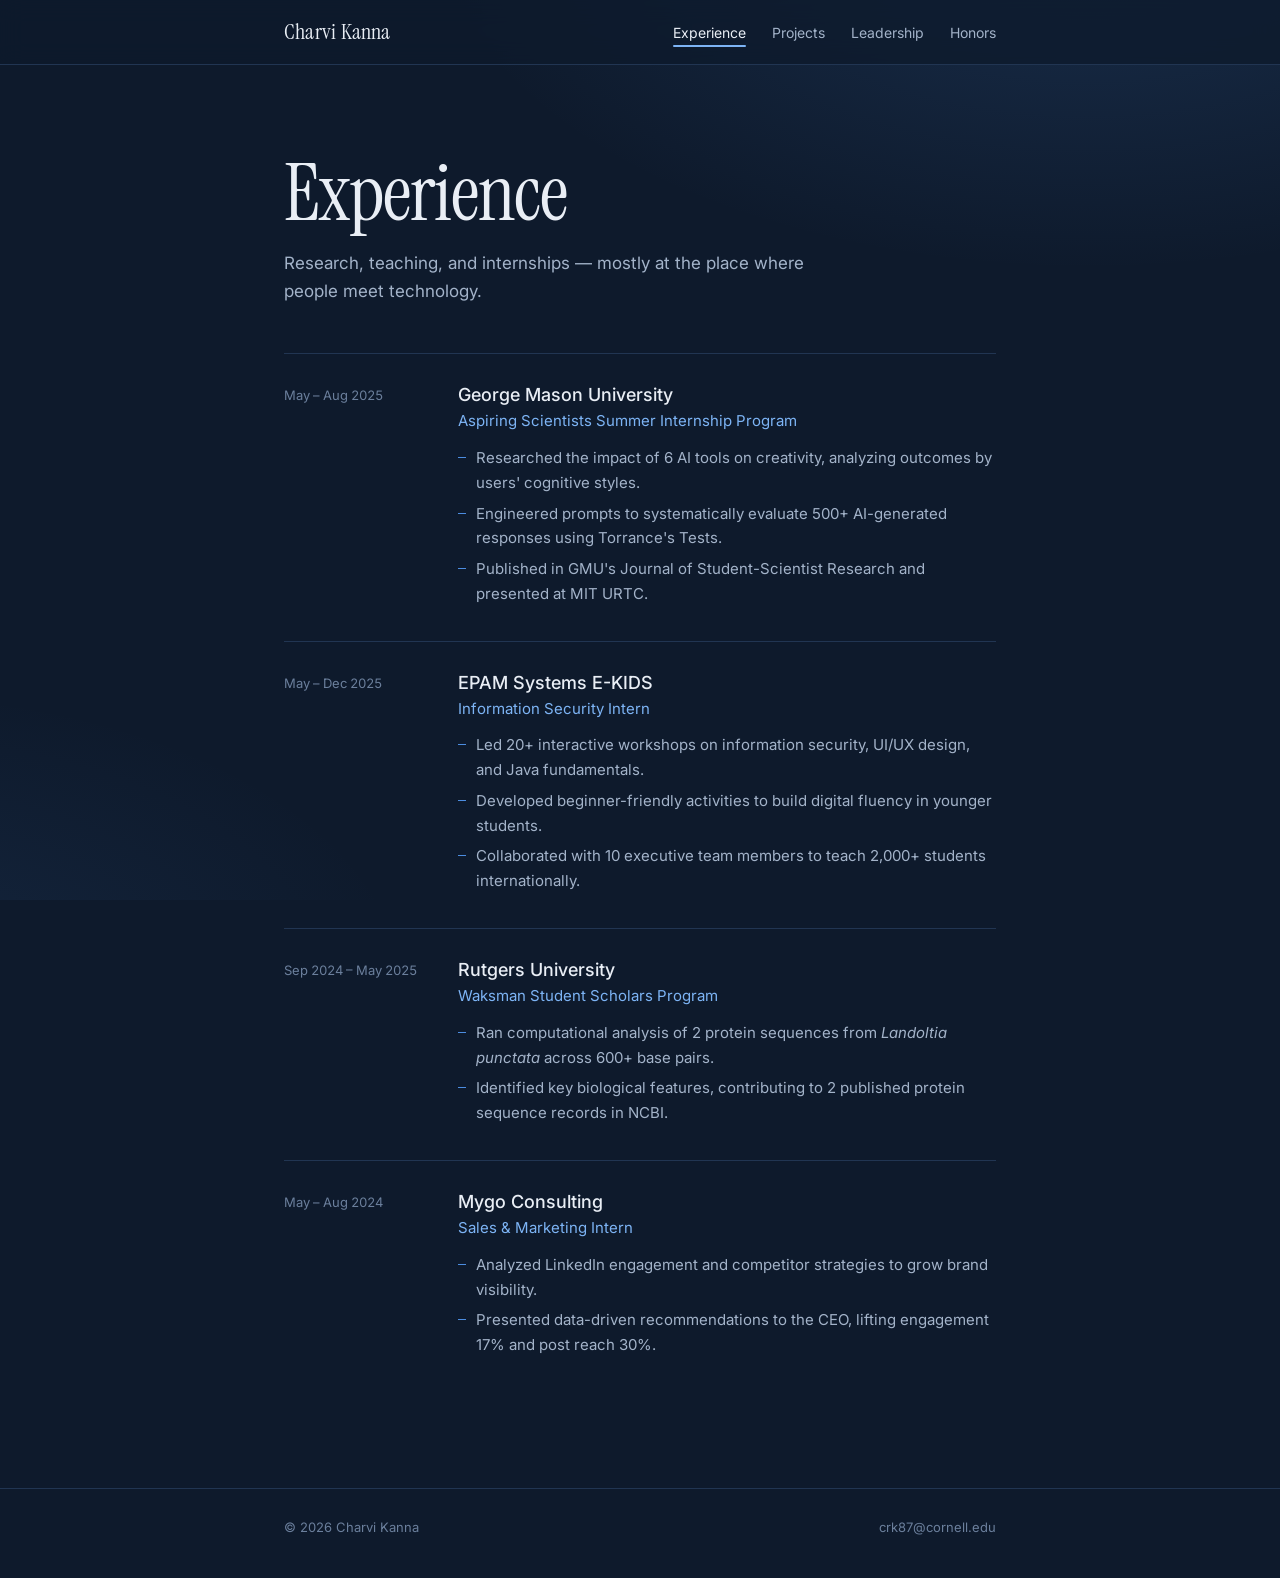
==== experience.html @ 467bf01b "Split site into multi-page layout with navy/blue theme Home page features name, short about, and con" ====
<!DOCTYPE html>
<html lang="en">
<head>
  <meta charset="UTF-8">
  <meta name="viewport" content="width=device-width, initial-scale=1">
  <title>Experience — Charvi Kanna</title>
  <meta name="description" content="Charvi Kanna's research, teaching, and internship experience.">
  <meta name="theme-color" content="#0E1A2C">
  <link rel="icon" href="data:image/svg+xml,%3Csvg xmlns='http://www.w3.org/2000/svg' viewBox='0 0 64 64'%3E%3Crect width='64' height='64' rx='14' fill='%230E1A2C'/%3E%3Ctext x='32' y='43' font-family='Georgia,serif' font-size='30' text-anchor='middle' fill='%237DB4F5'%3ECK%3C/text%3E%3C/svg%3E">
  <link rel="preconnect" href="https://fonts.googleapis.com">
  <link rel="preconnect" href="https://fonts.gstatic.com" crossorigin>
  <link href="https://fonts.googleapis.com/css2?family=Instrument+Serif:ital@0;1&family=Inter:wght@400;500;600&display=swap" rel="stylesheet">
  <link rel="stylesheet" href="styles.css">
</head>
<body>

  <nav>
    <div class="wrap">
      <a href="./" class="logo"><span class="full">Charvi Kanna</span><span class="short">CK</span></a>
      <ul class="nav-links">
        <li><a href="experience.html" aria-current="page">Experience</a></li>
        <li><a href="projects.html">Projects</a></li>
        <li><a href="leadership.html">Leadership</a></li>
        <li><a href="honors.html">Honors</a></li>
      </ul>
    </div>
  </nav>

  <main>
    <header class="page-head">
      <div class="wrap">
        <h1 class="reveal">Experience</h1>
        <p class="reveal">Research, teaching, and internships — mostly at the place where people meet technology.</p>
      </div>
    </header>

    <div class="page-body">
      <div class="wrap">
        <div class="entry reveal">
          <div class="date">May – Aug 2025</div>
          <div>
            <h3>George Mason University</h3>
            <p class="role">Aspiring Scientists Summer Internship Program</p>
            <ul>
              <li>Researched the impact of 6 AI tools on creativity, analyzing outcomes by users' cognitive styles.</li>
              <li>Engineered prompts to systematically evaluate 500+ AI-generated responses using Torrance's Tests.</li>
              <li>Published in GMU's Journal of Student-Scientist Research and presented at MIT URTC.</li>
            </ul>
          </div>
        </div>

        <div class="entry reveal">
          <div class="date">May – Dec 2025</div>
          <div>
            <h3>EPAM Systems E-KIDS</h3>
            <p class="role">Information Security Intern</p>
            <ul>
              <li>Led 20+ interactive workshops on information security, UI/UX design, and Java fundamentals.</li>
              <li>Developed beginner-friendly activities to build digital fluency in younger students.</li>
              <li>Collaborated with 10 executive team members to teach 2,000+ students internationally.</li>
            </ul>
          </div>
        </div>

        <div class="entry reveal">
          <div class="date">Sep 2024 – May 2025</div>
          <div>
            <h3>Rutgers University</h3>
            <p class="role">Waksman Student Scholars Program</p>
            <ul>
              <li>Ran computational analysis of 2 protein sequences from <em>Landoltia punctata</em> across 600+ base pairs.</li>
              <li>Identified key biological features, contributing to 2 published protein sequence records in NCBI.</li>
            </ul>
          </div>
        </div>

        <div class="entry reveal">
          <div class="date">May – Aug 2024</div>
          <div>
            <h3>Mygo Consulting</h3>
            <p class="role">Sales &amp; Marketing Intern</p>
            <ul>
              <li>Analyzed LinkedIn engagement and competitor strategies to grow brand visibility.</li>
              <li>Presented data-driven recommendations to the CEO, lifting engagement 17% and post reach 30%.</li>
            </ul>
          </div>
        </div>
      </div>
    </div>
  </main>

  <footer>
    <div class="wrap">
      <span>&copy; 2026 Charvi Kanna</span>
      <a href="mailto:crk87@cornell.edu">crk87@cornell.edu</a>
    </div>
  </footer>

  <script src="main.js"></script>
</body>
</html>
---- styles.css ----
:root {
  --bg: #0E1A2C;
  --bg-deep: #0A1424;
  --surface: #14243A;
  --surface-2: #1A2D48;
  --text: #E9EEF5;
  --muted: #A3B3C9;
  --faint: #6B7F9C;
  --line: #213552;
  --accent: #7DB4F5;
  --accent-strong: #4C8DE0;
  --accent-soft: rgba(125, 180, 245, 0.14);
  --serif: "Instrument Serif", Georgia, "Times New Roman", serif;
  --sans: "Inter", -apple-system, BlinkMacSystemFont, "Segoe UI", Roboto, sans-serif;
}

* { box-sizing: border-box; margin: 0; padding: 0; }

html { -webkit-text-size-adjust: 100%; }

body {
  min-height: 100vh;
  display: flex;
  flex-direction: column;
  background:
    radial-gradient(1100px 600px at 85% -10%, rgba(76, 141, 224, 0.18), transparent 60%),
    radial-gradient(900px 500px at -10% 110%, rgba(76, 141, 224, 0.10), transparent 60%),
    var(--bg);
  background-attachment: fixed;
  color: var(--text);
  font-family: var(--sans);
  font-size: 16px;
  line-height: 1.65;
  -webkit-font-smoothing: antialiased;
}

a { color: inherit; text-decoration: none; }

::selection { background: var(--accent); color: var(--bg-deep); }

.wrap {
  max-width: 760px;
  margin: 0 auto;
  padding: 0 24px;
}

main { flex: 1; }

/* Nav */
nav {
  position: sticky;
  top: 0;
  z-index: 10;
  background: rgba(14, 26, 44, 0.78);
  backdrop-filter: blur(12px);
  -webkit-backdrop-filter: blur(12px);
  border-bottom: 1px solid var(--line);
}
nav .wrap {
  display: flex;
  justify-content: space-between;
  align-items: center;
  height: 64px;
}
.logo {
  font-family: var(--serif);
  font-size: 22px;
  letter-spacing: 0.01em;
}
.nav-links { display: flex; gap: 26px; list-style: none; }
.nav-links a {
  font-size: 14px;
  color: var(--muted);
  transition: color .2s;
  position: relative;
}
.nav-links a:hover { color: var(--text); }
.nav-links a[aria-current="page"] { color: var(--text); }
.nav-links a[aria-current="page"]::after {
  content: "";
  position: absolute;
  left: 0; right: 0; bottom: -6px;
  height: 2px;
  border-radius: 2px;
  background: var(--accent);
}

/* Home */
.home { padding: 112px 0 96px; }
.eyebrow {
  font-size: 13px;
  text-transform: uppercase;
  letter-spacing: 0.14em;
  color: var(--accent);
  margin-bottom: 20px;
  display: flex;
  align-items: center;
  gap: 10px;
}
.dot {
  width: 7px; height: 7px; border-radius: 50%;
  background: var(--accent);
  box-shadow: 0 0 0 4px var(--accent-soft);
}
.name {
  font-family: var(--serif);
  font-weight: 400;
  font-size: clamp(64px, 14vw, 128px);
  line-height: 0.95;
  letter-spacing: -0.02em;
  margin-bottom: 32px;
}
.name em { color: var(--accent); }
.lede {
  font-size: 18px;
  color: var(--muted);
  max-width: 580px;
}
.lede strong { color: var(--text); font-weight: 500; }

.socials {
  display: flex;
  flex-wrap: wrap;
  gap: 12px;
  margin-top: 32px;
}
.pill {
  display: inline-flex;
  align-items: center;
  gap: 8px;
  font-size: 14px;
  padding: 9px 16px;
  border: 1px solid var(--line);
  border-radius: 999px;
  background: rgba(20, 36, 58, 0.6);
  color: var(--text);
  transition: border-color .2s, background .2s, color .2s;
}
.pill:hover { border-color: var(--accent-strong); background: var(--surface-2); }
.pill svg { width: 15px; height: 15px; fill: currentColor; }
.pill.primary { background: var(--accent-strong); border-color: var(--accent-strong); color: #fff; }
.pill.primary:hover { background: var(--accent); border-color: var(--accent); color: var(--bg-deep); }

.page-links {
  display: grid;
  grid-template-columns: repeat(2, 1fr);
  gap: 14px;
  margin-top: 72px;
}
.page-link {
  display: flex;
  justify-content: space-between;
  align-items: center;
  gap: 16px;
  padding: 22px 24px;
  background: var(--surface);
  border: 1px solid var(--line);
  border-radius: 14px;
  transition: border-color .2s, transform .2s, background .2s;
}
.page-link:hover { border-color: var(--accent-strong); background: var(--surface-2); transform: translateY(-2px); }
.page-link .label { font-family: var(--serif); font-size: 28px; line-height: 1.1; }
.page-link .sub { display: block; font-size: 13px; color: var(--faint); margin-top: 4px; }
.page-link .arrow {
  flex-shrink: 0;
  width: 36px; height: 36px;
  border-radius: 50%;
  display: grid;
  place-items: center;
  background: var(--accent-soft);
  color: var(--accent);
  transition: transform .2s;
}
.page-link:hover .arrow { transform: translateX(3px); }

/* Inner pages */
.page-head { padding: 88px 0 48px; }
.page-head h1 {
  font-family: var(--serif);
  font-weight: 400;
  font-size: clamp(48px, 10vw, 80px);
  line-height: 1;
  letter-spacing: -0.015em;
}
.page-head p { color: var(--muted); font-size: 17px; margin-top: 16px; max-width: 540px; }
.page-body { padding-bottom: 96px; }

/* Entries (experience / leadership) */
.entry {
  display: grid;
  grid-template-columns: 150px 1fr;
  gap: 24px;
  padding: 28px 0;
  border-top: 1px solid var(--line);
}
.date {
  font-size: 13px;
  color: var(--faint);
  padding-top: 3px;
  font-variant-numeric: tabular-nums;
}
.entry h3 { font-size: 18px; font-weight: 500; line-height: 1.4; }
.role { color: var(--accent); font-size: 15px; margin-top: 2px; }
.entry ul { list-style: none; margin-top: 12px; }
.entry li {
  position: relative;
  padding-left: 18px;
  color: var(--muted);
  font-size: 15px;
  margin-bottom: 6px;
}
.entry li::before {
  content: "";
  position: absolute;
  left: 0; top: 11px;
  width: 8px; height: 1px;
  background: var(--accent-strong);
}

/* Project cards */
.projects { display: grid; gap: 18px; }
.card {
  background: var(--surface);
  border: 1px solid var(--line);
  border-radius: 16px;
  padding: 28px;
  transition: border-color .2s, transform .2s;
}
.card:hover { border-color: var(--accent-strong); transform: translateY(-2px); }
.card .date { padding: 0; margin-bottom: 10px; }
.card h3 { font-family: var(--serif); font-weight: 400; font-size: 34px; line-height: 1.1; margin-bottom: 12px; }
.card p { color: var(--muted); font-size: 15px; }
.card .badge {
  display: inline-block;
  font-size: 12px;
  color: var(--accent);
  background: var(--accent-soft);
  padding: 3px 10px;
  border-radius: 999px;
  margin-bottom: 14px;
}
.skills { margin-top: 22px; padding-top: 18px; border-top: 1px solid var(--line); }
.skills-label {
  font-size: 12px;
  text-transform: uppercase;
  letter-spacing: 0.12em;
  color: var(--faint);
  margin-bottom: 10px;
}
.tags { display: flex; flex-wrap: wrap; gap: 6px; }
.tag {
  font-size: 12px;
  color: var(--text);
  background: var(--bg-deep);
  border: 1px solid var(--line);
  padding: 4px 11px;
  border-radius: 999px;
}

/* Honors */
.awards { list-style: none; }
.awards li {
  display: flex;
  justify-content: space-between;
  gap: 20px;
  padding: 18px 0;
  border-top: 1px solid var(--line);
  font-size: 16px;
}
.awards .what { display: flex; flex-direction: column; }
.awards .what small { color: var(--muted); font-size: 14px; }
.awards .year { color: var(--accent); font-size: 13px; white-space: nowrap; padding-top: 3px; font-variant-numeric: tabular-nums; }

/* Footer */
footer {
  border-top: 1px solid var(--line);
  padding: 28px 0 40px;
  font-size: 13px;
  color: var(--faint);
}
footer .wrap { display: flex; justify-content: space-between; gap: 16px; flex-wrap: wrap; }
footer a:hover { color: var(--accent); }

/* Fade in */
.reveal { opacity: 0; transform: translateY(12px); transition: opacity .6s ease, transform .6s ease; }
.reveal.in { opacity: 1; transform: none; }
@media (prefers-reduced-motion: reduce) {
  .reveal { opacity: 1; transform: none; transition: none; }
}

/* Mobile */
@media (max-width: 640px) {
  .wrap { padding: 0 16px; }
  nav .wrap { height: 56px; }
  .logo { font-size: 20px; }
  .nav-links { gap: 14px; }
  .nav-links a { font-size: 13px; }
  .home { padding: 64px 0 64px; }
  .lede { font-size: 17px; }
  .page-links { grid-template-columns: 1fr; margin-top: 48px; }
  .page-head { padding: 56px 0 32px; }
  .entry { grid-template-columns: 1fr; gap: 6px; padding: 22px 0; }
  .entry .date { padding-top: 0; }
  .card { padding: 22px; }
  .card h3 { font-size: 28px; }
  .awards li { flex-direction: column; gap: 4px; }
}

@media (max-width: 420px) {
  .logo .full { display: none; }
}
@media (min-width: 421px) {
  .logo .short { display: none; }
}
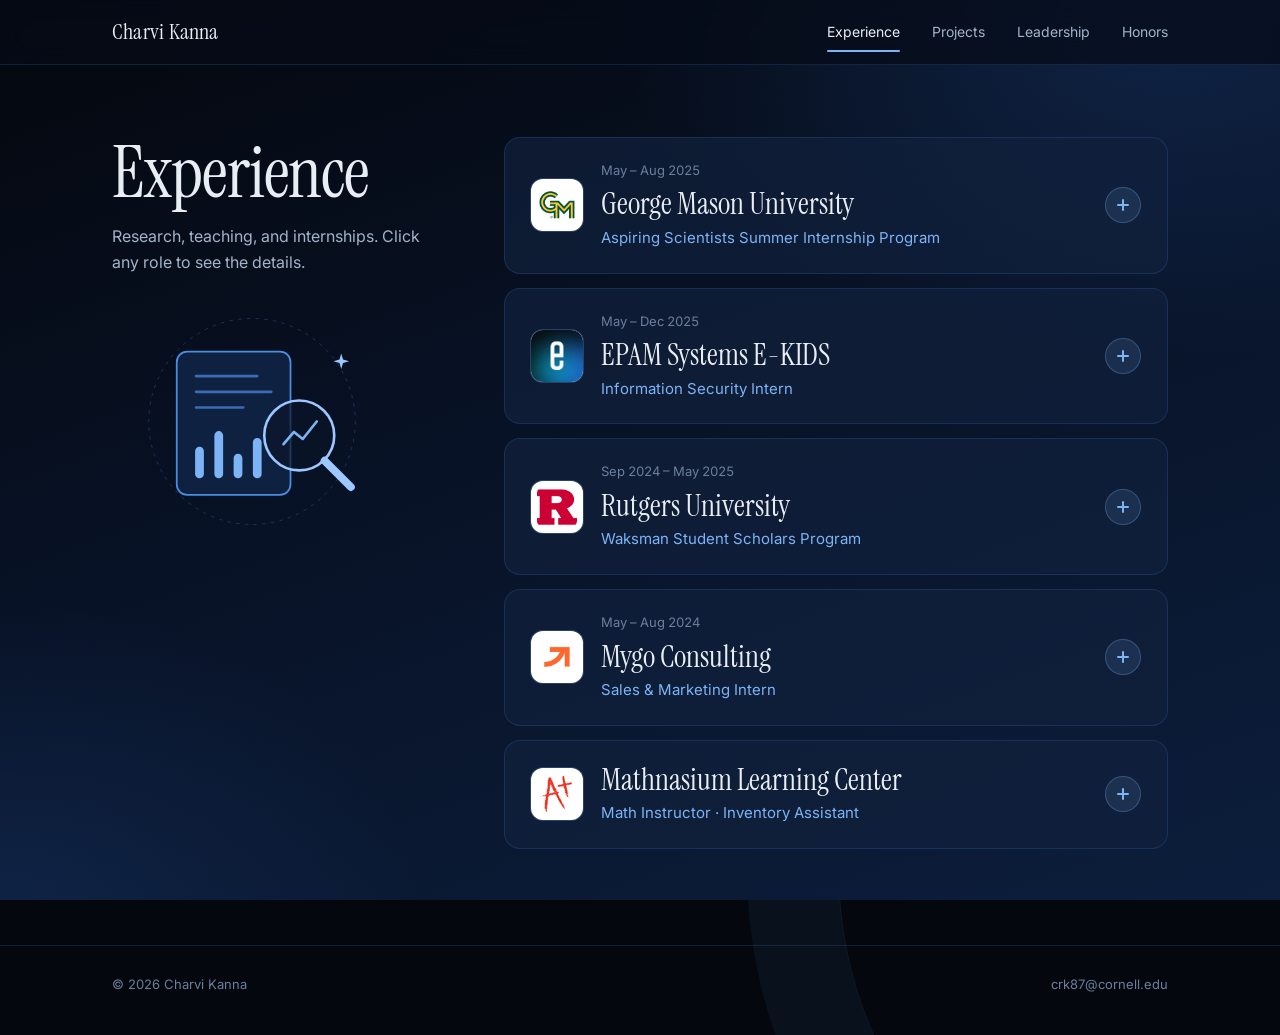
==== commit 3dfb0b45: "Redesign with navy theme, illustrations, expandable cards, and logos - Black/navy gradient backgroun" ====
--- a/experience.html
+++ b/experience.html
@@ -5,7 +5,7 @@
   <meta name="viewport" content="width=device-width, initial-scale=1">
   <title>Experience — Charvi Kanna</title>
   <meta name="description" content="Charvi Kanna's research, teaching, and internship experience.">
-  <meta name="theme-color" content="#0E1A2C">
+  <meta name="theme-color" content="#04070D">
   <link rel="icon" href="data:image/svg+xml,%3Csvg xmlns='http://www.w3.org/2000/svg' viewBox='0 0 64 64'%3E%3Crect width='64' height='64' rx='14' fill='%230E1A2C'/%3E%3Ctext x='32' y='43' font-family='Georgia,serif' font-size='30' text-anchor='middle' fill='%237DB4F5'%3ECK%3C/text%3E%3C/svg%3E">
   <link rel="preconnect" href="https://fonts.googleapis.com">
   <link rel="preconnect" href="https://fonts.gstatic.com" crossorigin>
@@ -16,7 +16,7 @@
 
   <nav>
     <div class="wrap">
-      <a href="./" class="logo"><span class="full">Charvi Kanna</span><span class="short">CK</span></a>
+      <a href="index.html" class="logo"><span class="full">Charvi Kanna</span><span class="short">CK</span></a>
       <ul class="nav-links">
         <li><a href="experience.html" aria-current="page">Experience</a></li>
         <li><a href="projects.html">Projects</a></li>
@@ -27,63 +27,76 @@
   </nav>
 
   <main>
-    <header class="page-head">
-      <div class="wrap">
-        <h1 class="reveal">Experience</h1>
-        <p class="reveal">Research, teaching, and internships — mostly at the place where people meet technology.</p>
-      </div>
-    </header>
-
-    <div class="page-body">
-      <div class="wrap">
-        <div class="entry reveal">
-          <div class="date">May – Aug 2025</div>
-          <div>
-            <h3>George Mason University</h3>
-            <p class="role">Aspiring Scientists Summer Internship Program</p>
+    <div class="wrap page">
+      <aside class="page-side reveal">
+        <h1>Experience</h1>
+        <p>Research, teaching, and internships. Click any role to see the details.</p>
+        <img src="images/experience.svg" alt="" width="320" height="260">
+      </aside>
+      <div class="page-content">
+        <div class="stack">
+        <details class="expand reveal">
+          <summary>
+            <span class="sum-lead"><img class="org-logo" src="images/logos/gmu.png" alt="" width="52" height="52"><span class="sum-main"><span class="date">May – Aug 2025</span><span class="title">George Mason University</span><span class="role">Aspiring Scientists Summer Internship Program</span></span></span>
+            <span class="toggle" aria-hidden="true"></span>
+          </summary>
+          <div class="expand-body">
             <ul>
               <li>Researched the impact of 6 AI tools on creativity, analyzing outcomes by users' cognitive styles.</li>
               <li>Engineered prompts to systematically evaluate 500+ AI-generated responses using Torrance's Tests.</li>
               <li>Published in GMU's Journal of Student-Scientist Research and presented at MIT URTC.</li>
             </ul>
           </div>
-        </div>
-
-        <div class="entry reveal">
-          <div class="date">May – Dec 2025</div>
-          <div>
-            <h3>EPAM Systems E-KIDS</h3>
-            <p class="role">Information Security Intern</p>
+        </details>
+        <details class="expand reveal">
+          <summary>
+            <span class="sum-lead"><img class="org-logo" src="images/logos/epam.jpg" alt="" width="52" height="52"><span class="sum-main"><span class="date">May – Dec 2025</span><span class="title">EPAM Systems E-KIDS</span><span class="role">Information Security Intern</span></span></span>
+            <span class="toggle" aria-hidden="true"></span>
+          </summary>
+          <div class="expand-body">
             <ul>
               <li>Led 20+ interactive workshops on information security, UI/UX design, and Java fundamentals.</li>
               <li>Developed beginner-friendly activities to build digital fluency in younger students.</li>
               <li>Collaborated with 10 executive team members to teach 2,000+ students internationally.</li>
             </ul>
           </div>
-        </div>
-
-        <div class="entry reveal">
-          <div class="date">Sep 2024 – May 2025</div>
-          <div>
-            <h3>Rutgers University</h3>
-            <p class="role">Waksman Student Scholars Program</p>
+        </details>
+        <details class="expand reveal">
+          <summary>
+            <span class="sum-lead"><img class="org-logo" src="images/logos/rutgers.png" alt="" width="52" height="52"><span class="sum-main"><span class="date">Sep 2024 – May 2025</span><span class="title">Rutgers University</span><span class="role">Waksman Student Scholars Program</span></span></span>
+            <span class="toggle" aria-hidden="true"></span>
+          </summary>
+          <div class="expand-body">
             <ul>
               <li>Ran computational analysis of 2 protein sequences from <em>Landoltia punctata</em> across 600+ base pairs.</li>
               <li>Identified key biological features, contributing to 2 published protein sequence records in NCBI.</li>
             </ul>
           </div>
-        </div>
-
-        <div class="entry reveal">
-          <div class="date">May – Aug 2024</div>
-          <div>
-            <h3>Mygo Consulting</h3>
-            <p class="role">Sales &amp; Marketing Intern</p>
+        </details>
+        <details class="expand reveal">
+          <summary>
+            <span class="sum-lead"><img class="org-logo" src="images/logos/mygo.png" alt="" width="52" height="52"><span class="sum-main"><span class="date">May – Aug 2024</span><span class="title">Mygo Consulting</span><span class="role">Sales &amp; Marketing Intern</span></span></span>
+            <span class="toggle" aria-hidden="true"></span>
+          </summary>
+          <div class="expand-body">
             <ul>
               <li>Analyzed LinkedIn engagement and competitor strategies to grow brand visibility.</li>
               <li>Presented data-driven recommendations to the CEO, lifting engagement 17% and post reach 30%.</li>
             </ul>
           </div>
+        </details>
+        <details class="expand reveal">
+          <summary>
+            <span class="sum-lead"><img class="org-logo" src="images/logos/mathnasium.png" alt="" width="52" height="52"><span class="sum-main"><span class="title">Mathnasium Learning Center</span><span class="role">Math Instructor · Inventory Assistant</span></span></span>
+            <span class="toggle" aria-hidden="true"></span>
+          </summary>
+          <div class="expand-body">
+            <ul>
+              <li>Taught students from elementary math through Precalculus, customizing lessons to individual learning needs and skill levels.</li>
+              <li>Managed and organized learning materials, keeping resources available for students and instructors.</li>
+            </ul>
+          </div>
+        </details>
         </div>
       </div>
     </div>
--- a/styles.css
+++ b/styles.css
@@ -1,31 +1,35 @@
 :root {
-  --bg: #0E1A2C;
-  --bg-deep: #0A1424;
-  --surface: #14243A;
-  --surface-2: #1A2D48;
+  --black: #04070D;
+  --bg: #081226;
+  --navy: #0C1E3C;
+  --surface: rgba(17, 33, 60, 0.72);
+  --surface-2: rgba(26, 46, 80, 0.85);
   --text: #E9EEF5;
   --muted: #A3B3C9;
   --faint: #6B7F9C;
-  --line: #213552;
+  --line: rgba(76, 141, 224, 0.18);
   --accent: #7DB4F5;
   --accent-strong: #4C8DE0;
-  --accent-soft: rgba(125, 180, 245, 0.14);
+  --accent-light: #9CC7FF;
+  --accent-soft: rgba(125, 180, 245, 0.12);
   --serif: "Instrument Serif", Georgia, "Times New Roman", serif;
   --sans: "Inter", -apple-system, BlinkMacSystemFont, "Segoe UI", Roboto, sans-serif;
 }
 
 * { box-sizing: border-box; margin: 0; padding: 0; }
 
-html { -webkit-text-size-adjust: 100%; }
+html { -webkit-text-size-adjust: 100%; background: var(--black); }
 
 body {
+  position: relative;
   min-height: 100vh;
   display: flex;
   flex-direction: column;
+  overflow-x: hidden;
   background:
-    radial-gradient(1100px 600px at 85% -10%, rgba(76, 141, 224, 0.18), transparent 60%),
-    radial-gradient(900px 500px at -10% 110%, rgba(76, 141, 224, 0.10), transparent 60%),
-    var(--bg);
+    radial-gradient(900px 600px at 90% 0%, rgba(47, 111, 208, 0.22), transparent 60%),
+    radial-gradient(700px 500px at 0% 100%, rgba(47, 111, 208, 0.14), transparent 60%),
+    linear-gradient(160deg, var(--black) 0%, var(--bg) 45%, var(--navy) 100%);
   background-attachment: fixed;
   color: var(--text);
   font-family: var(--sans);
@@ -34,14 +38,44 @@
   -webkit-font-smoothing: antialiased;
 }
 
+/* Faint dot grid, fading toward the bottom */
+body::before {
+  content: "";
+  position: fixed;
+  inset: 0;
+  z-index: -1;
+  background-image: radial-gradient(rgba(156, 199, 255, 0.16) 1px, transparent 1px);
+  background-size: 28px 28px;
+  -webkit-mask-image: linear-gradient(180deg, #000 0%, transparent 75%);
+          mask-image: linear-gradient(180deg, #000 0%, transparent 75%);
+  pointer-events: none;
+}
+
+/* Large orbit rings in the corner */
+body::after {
+  content: "";
+  position: fixed;
+  z-index: -1;
+  right: -380px;
+  bottom: -380px;
+  width: 820px;
+  height: 820px;
+  border-radius: 50%;
+  border: 1px solid rgba(76, 141, 224, 0.14);
+  box-shadow:
+    0 0 0 90px transparent,
+    0 0 0 91px rgba(76, 141, 224, 0.08);
+  pointer-events: none;
+}
+
 a { color: inherit; text-decoration: none; }
 
-::selection { background: var(--accent); color: var(--bg-deep); }
+::selection { background: var(--accent); color: var(--black); }
 
 .wrap {
-  max-width: 760px;
+  max-width: 1120px;
   margin: 0 auto;
-  padding: 0 24px;
+  padding: 0 32px;
 }
 
 main { flex: 1; }
@@ -51,7 +85,7 @@
   position: sticky;
   top: 0;
   z-index: 10;
-  background: rgba(14, 26, 44, 0.78);
+  background: rgba(6, 12, 24, 0.72);
   backdrop-filter: blur(12px);
   -webkit-backdrop-filter: blur(12px);
   border-bottom: 1px solid var(--line);
@@ -66,63 +100,87 @@
   font-family: var(--serif);
   font-size: 22px;
   letter-spacing: 0.01em;
-}
-.nav-links { display: flex; gap: 26px; list-style: none; }
+  padding: 2px 10px;
+  margin-left: -10px;
+  border-radius: 8px;
+  transition: color .2s, background .2s;
+}
+.logo:hover { color: var(--accent-light); background: var(--accent-soft); }
+.nav-links { display: flex; gap: 8px; list-style: none; margin-right: -12px; }
 .nav-links a {
+  display: block;
   font-size: 14px;
   color: var(--muted);
-  transition: color .2s;
+  padding: 6px 12px;
+  border-radius: 8px;
+  transition: color .2s, background .2s;
   position: relative;
 }
-.nav-links a:hover { color: var(--text); }
+.nav-links a:hover { color: var(--text); background: rgba(125, 180, 245, 0.14); }
 .nav-links a[aria-current="page"] { color: var(--text); }
 .nav-links a[aria-current="page"]::after {
   content: "";
   position: absolute;
-  left: 0; right: 0; bottom: -6px;
+  left: 12px; right: 12px; bottom: -2px;
   height: 2px;
   border-radius: 2px;
   background: var(--accent);
 }
 
 /* Home */
-.home { padding: 112px 0 96px; }
-.eyebrow {
-  font-size: 13px;
-  text-transform: uppercase;
-  letter-spacing: 0.14em;
-  color: var(--accent);
-  margin-bottom: 20px;
-  display: flex;
-  align-items: center;
-  gap: 10px;
-}
-.dot {
-  width: 7px; height: 7px; border-radius: 50%;
-  background: var(--accent);
-  box-shadow: 0 0 0 4px var(--accent-soft);
+.home { padding: 72px 0 96px; }
+.home-grid {
+  display: grid;
+  grid-template-columns: 1.15fr 0.85fr;
+  align-items: center;
+  gap: 48px;
 }
 .name {
   font-family: var(--serif);
   font-weight: 400;
-  font-size: clamp(64px, 14vw, 128px);
-  line-height: 0.95;
+  font-size: clamp(72px, 12vw, 148px);
+  line-height: 0.92;
   letter-spacing: -0.02em;
-  margin-bottom: 32px;
 }
 .name em { color: var(--accent); }
-.lede {
-  font-size: 18px;
+.tagline {
+  display: flex;
+  align-items: center;
+  gap: 12px;
+  margin-top: 28px;
+  font-size: 19px;
   color: var(--muted);
-  max-width: 580px;
-}
-.lede strong { color: var(--text); font-weight: 500; }
+}
+.tagline::before {
+  content: "";
+  width: 28px;
+  height: 2px;
+  background: var(--accent-strong);
+  border-radius: 2px;
+}
+.tagline strong { color: var(--text); font-weight: 500; }
+
+.interests {
+  display: flex;
+  flex-wrap: wrap;
+  gap: 8px;
+  margin-top: 28px;
+  list-style: none;
+}
+.interests li {
+  font-size: 13px;
+  color: var(--accent-light);
+  background: var(--accent-soft);
+  border: 1px solid rgba(125, 180, 245, 0.28);
+  padding: 6px 14px;
+  border-radius: 999px;
+}
 
 .socials {
   display: flex;
   flex-wrap: wrap;
   gap: 12px;
-  margin-top: 32px;
+  margin-top: 36px;
 }
 .pill {
   display: inline-flex;
@@ -132,58 +190,66 @@
   padding: 9px 16px;
   border: 1px solid var(--line);
   border-radius: 999px;
-  background: rgba(20, 36, 58, 0.6);
+  background: var(--surface);
   color: var(--text);
   transition: border-color .2s, background .2s, color .2s;
 }
-.pill:hover { border-color: var(--accent-strong); background: var(--surface-2); }
+.pill:hover { border-color: var(--accent-strong); background: rgba(76, 141, 224, 0.26); }
 .pill svg { width: 15px; height: 15px; fill: currentColor; }
 .pill.primary { background: var(--accent-strong); border-color: var(--accent-strong); color: #fff; }
-.pill.primary:hover { background: var(--accent); border-color: var(--accent); color: var(--bg-deep); }
+.pill.primary:hover { background: var(--accent); border-color: var(--accent); color: var(--black); }
+
+.hero-art { width: 100%; max-width: 460px; justify-self: end; }
+.hero-art img { display: block; width: 100%; height: auto; }
 
 .page-links {
   display: grid;
-  grid-template-columns: repeat(2, 1fr);
+  grid-template-columns: repeat(4, 1fr);
   gap: 14px;
-  margin-top: 72px;
+  margin-top: 80px;
 }
 .page-link {
   display: flex;
-  justify-content: space-between;
-  align-items: center;
-  gap: 16px;
-  padding: 22px 24px;
+  flex-direction: column;
+  gap: 18px;
+  padding: 20px 22px 22px;
   background: var(--surface);
   border: 1px solid var(--line);
-  border-radius: 14px;
+  border-radius: 16px;
   transition: border-color .2s, transform .2s, background .2s;
 }
-.page-link:hover { border-color: var(--accent-strong); background: var(--surface-2); transform: translateY(-2px); }
-.page-link .label { font-family: var(--serif); font-size: 28px; line-height: 1.1; }
+.page-link:hover { border-color: var(--accent-strong); background: rgba(38, 72, 125, 0.75); transform: translateY(-3px); }
+.page-link img { width: 72px; height: 58px; object-fit: contain; object-position: left; }
+.page-link .label {
+  display: flex;
+  justify-content: space-between;
+  align-items: center;
+  font-family: var(--serif);
+  font-size: 28px;
+  line-height: 1.1;
+}
+.page-link .label span { color: var(--accent); font-family: var(--sans); font-size: 18px; transition: transform .2s; }
+.page-link:hover .label span { transform: translateX(4px); }
 .page-link .sub { display: block; font-size: 13px; color: var(--faint); margin-top: 4px; }
-.page-link .arrow {
-  flex-shrink: 0;
-  width: 36px; height: 36px;
-  border-radius: 50%;
+
+/* Inner pages: sticky intro on the left, content on the right */
+.page {
   display: grid;
-  place-items: center;
-  background: var(--accent-soft);
-  color: var(--accent);
-  transition: transform .2s;
-}
-.page-link:hover .arrow { transform: translateX(3px); }
-
-/* Inner pages */
-.page-head { padding: 88px 0 48px; }
-.page-head h1 {
+  grid-template-columns: 320px 1fr;
+  gap: 72px;
+  padding-top: 72px;
+  padding-bottom: 96px;
+}
+.page-side { position: sticky; top: 112px; align-self: start; }
+.page-side h1 {
   font-family: var(--serif);
   font-weight: 400;
-  font-size: clamp(48px, 10vw, 80px);
+  font-size: clamp(48px, 7vw, 72px);
   line-height: 1;
   letter-spacing: -0.015em;
 }
-.page-head p { color: var(--muted); font-size: 17px; margin-top: 16px; max-width: 540px; }
-.page-body { padding-bottom: 96px; }
+.page-side p { color: var(--muted); font-size: 16px; margin-top: 14px; }
+.page-side img { display: block; width: 100%; max-width: 280px; height: auto; margin-top: 32px; }
 
 /* Entries (experience / leadership) */
 .entry {
@@ -193,6 +259,7 @@
   padding: 28px 0;
   border-top: 1px solid var(--line);
 }
+.entry:first-child { border-top: none; padding-top: 6px; }
 .date {
   font-size: 13px;
   color: var(--faint);
@@ -213,31 +280,105 @@
   content: "";
   position: absolute;
   left: 0; top: 11px;
-  width: 8px; height: 1px;
+  width: 8px; height: 2px;
   background: var(--accent-strong);
 }
 
-/* Project cards */
-.projects { display: grid; gap: 18px; }
-.card {
+/* Expandable cards (projects / experience) */
+:root { interpolate-size: allow-keywords; }
+.stack { display: grid; gap: 14px; }
+.expand {
   background: var(--surface);
   border: 1px solid var(--line);
   border-radius: 16px;
-  padding: 28px;
-  transition: border-color .2s, transform .2s;
-}
-.card:hover { border-color: var(--accent-strong); transform: translateY(-2px); }
-.card .date { padding: 0; margin-bottom: 10px; }
-.card h3 { font-family: var(--serif); font-weight: 400; font-size: 34px; line-height: 1.1; margin-bottom: 12px; }
-.card p { color: var(--muted); font-size: 15px; }
-.card .badge {
+  transition: border-color .2s, background .2s, box-shadow .3s;
+}
+.expand:hover { border-color: rgba(125, 180, 245, 0.45); background: var(--surface-2); }
+.expand[open] {
+  border-color: var(--accent-strong);
+  background: var(--surface-2);
+  box-shadow: 0 18px 50px -20px rgba(47, 111, 208, 0.45);
+}
+.expand summary {
+  list-style: none;
+  cursor: pointer;
+  display: flex;
+  justify-content: space-between;
+  align-items: center;
+  gap: 20px;
+  padding: 22px 26px;
+  border-radius: 16px;
+}
+.expand summary::-webkit-details-marker { display: none; }
+.expand summary:focus-visible { outline: 2px solid var(--accent); outline-offset: 2px; }
+.sum-main { display: flex; flex-direction: column; align-items: flex-start; gap: 2px; }
+.sum-main .date { padding: 0; margin-bottom: 4px; }
+.sum-main .title {
+  font-family: var(--serif);
+  font-size: 30px;
+  line-height: 1.15;
+  transition: font-size .3s ease, color .2s;
+}
+.expand[open] .sum-main .title { font-size: 38px; }
+.expand:hover .sum-main .title { color: #fff; }
+.sum-main .role { margin-top: 2px; }
+.sum-main .badge { margin: 8px 0 0; }
+.toggle {
+  position: relative;
+  flex-shrink: 0;
+  width: 36px; height: 36px;
+  border-radius: 50%;
+  background: var(--accent-soft);
+  border: 1px solid rgba(125, 180, 245, 0.28);
+  transition: transform .3s ease, background .2s;
+}
+.toggle::before, .toggle::after {
+  content: "";
+  position: absolute;
+  left: 50%; top: 50%;
+  width: 12px; height: 2px;
+  margin: -1px 0 0 -6px;
+  border-radius: 2px;
+  background: var(--accent);
+  transition: transform .3s ease;
+}
+.toggle::after { transform: rotate(90deg); }
+.expand:hover .toggle { background: rgba(125, 180, 245, 0.24); }
+.expand[open] .toggle { transform: rotate(180deg); background: var(--accent-strong); }
+.expand[open] .toggle::before, .expand[open] .toggle::after { background: #fff; }
+.expand[open] .toggle::after { transform: rotate(0deg); }
+
+.expand::details-content {
+  block-size: 0;
+  overflow: hidden;
+  transition: block-size .35s ease, content-visibility .35s allow-discrete;
+}
+.expand[open]::details-content { block-size: auto; }
+.expand-body { padding: 0 26px 26px; }
+.expand-body > p { color: var(--muted); font-size: 16px; }
+.expand-body ul { list-style: none; }
+.expand-body li {
+  position: relative;
+  padding-left: 18px;
+  color: var(--muted);
+  font-size: 15.5px;
+  margin-bottom: 8px;
+}
+.expand-body li:last-child { margin-bottom: 0; }
+.expand-body li::before {
+  content: "";
+  position: absolute;
+  left: 0; top: 11px;
+  width: 8px; height: 2px;
+  background: var(--accent-strong);
+}
+.badge {
   display: inline-block;
   font-size: 12px;
-  color: var(--accent);
+  color: var(--accent-light);
   background: var(--accent-soft);
   padding: 3px 10px;
   border-radius: 999px;
-  margin-bottom: 14px;
 }
 .skills { margin-top: 22px; padding-top: 18px; border-top: 1px solid var(--line); }
 .skills-label {
@@ -251,7 +392,7 @@
 .tag {
   font-size: 12px;
   color: var(--text);
-  background: var(--bg-deep);
+  background: rgba(4, 7, 13, 0.6);
   border: 1px solid var(--line);
   padding: 4px 11px;
   border-radius: 999px;
@@ -267,6 +408,7 @@
   border-top: 1px solid var(--line);
   font-size: 16px;
 }
+.awards li:first-child { border-top: none; padding-top: 6px; }
 .awards .what { display: flex; flex-direction: column; }
 .awards .what small { color: var(--muted); font-size: 14px; }
 .awards .year { color: var(--accent); font-size: 13px; white-space: nowrap; padding-top: 3px; font-variant-numeric: tabular-nums; }
@@ -288,22 +430,41 @@
   .reveal { opacity: 1; transform: none; transition: none; }
 }
 
+/* Tablet */
+@media (max-width: 900px) {
+  .home-grid { grid-template-columns: 1fr; gap: 24px; }
+  .hero-art { max-width: 260px; justify-self: start; grid-row: 1; }
+  .page-links { grid-template-columns: 1fr 1fr; }
+  .page { grid-template-columns: 1fr; gap: 40px; }
+  .page-side { position: static; display: grid; grid-template-columns: 1fr auto; gap: 0 24px; align-items: end; }
+  .page-side img { grid-column: 2; grid-row: 1 / span 2; width: 160px; margin-top: 0; }
+}
+
 /* Mobile */
 @media (max-width: 640px) {
   .wrap { padding: 0 16px; }
   nav .wrap { height: 56px; }
   .logo { font-size: 20px; }
-  .nav-links { gap: 14px; }
-  .nav-links a { font-size: 13px; }
-  .home { padding: 64px 0 64px; }
-  .lede { font-size: 17px; }
+  .nav-links { gap: 0; margin-right: -7px; }
+  .nav-links a { font-size: 13px; padding: 6px 7px; }
+  .nav-links a[aria-current="page"]::after { left: 7px; right: 7px; }
+  .home { padding: 40px 0 64px; }
+  .hero-art { display: none; }
+  .tagline { font-size: 17px; }
   .page-links { grid-template-columns: 1fr; margin-top: 48px; }
-  .page-head { padding: 56px 0 32px; }
+  .page-link { flex-direction: row; align-items: center; gap: 16px; }
+  .page-link img { width: 52px; height: 44px; flex-shrink: 0; }
+  .page-link > div { flex: 1; }
+  .page { padding-top: 40px; padding-bottom: 64px; }
+  .page-side img { width: 110px; }
   .entry { grid-template-columns: 1fr; gap: 6px; padding: 22px 0; }
   .entry .date { padding-top: 0; }
-  .card { padding: 22px; }
-  .card h3 { font-size: 28px; }
+  .expand summary { padding: 18px 18px; }
+  .expand-body { padding: 0 18px 20px; }
+  .sum-main .title { font-size: 25px; }
+  .expand[open] .sum-main .title { font-size: 30px; }
   .awards li { flex-direction: column; gap: 4px; }
+  body::after { width: 520px; height: 520px; right: -260px; bottom: -260px; }
 }
 
 @media (max-width: 420px) {
@@ -312,3 +473,23 @@
 @media (min-width: 421px) {
   .logo .short { display: none; }
 }
+
+/* Organization logos on experience cards */
+.sum-lead { display: flex; align-items: center; gap: 18px; min-width: 0; }
+.org-logo {
+  flex-shrink: 0;
+  width: 52px;
+  height: 52px;
+  padding: 6px;
+  object-fit: contain;
+  background: #fff;
+  border-radius: 12px;
+  box-shadow: 0 0 0 1px rgba(125, 180, 245, 0.25);
+  transition: transform .3s ease;
+}
+.org-logo[src$="epam.jpg"] { padding: 0; }
+.expand[open] .org-logo { transform: scale(1.12); }
+@media (max-width: 640px) {
+  .sum-lead { gap: 12px; align-items: flex-start; }
+  .org-logo { width: 42px; height: 42px; padding: 5px; border-radius: 10px; margin-top: 4px; }
+}
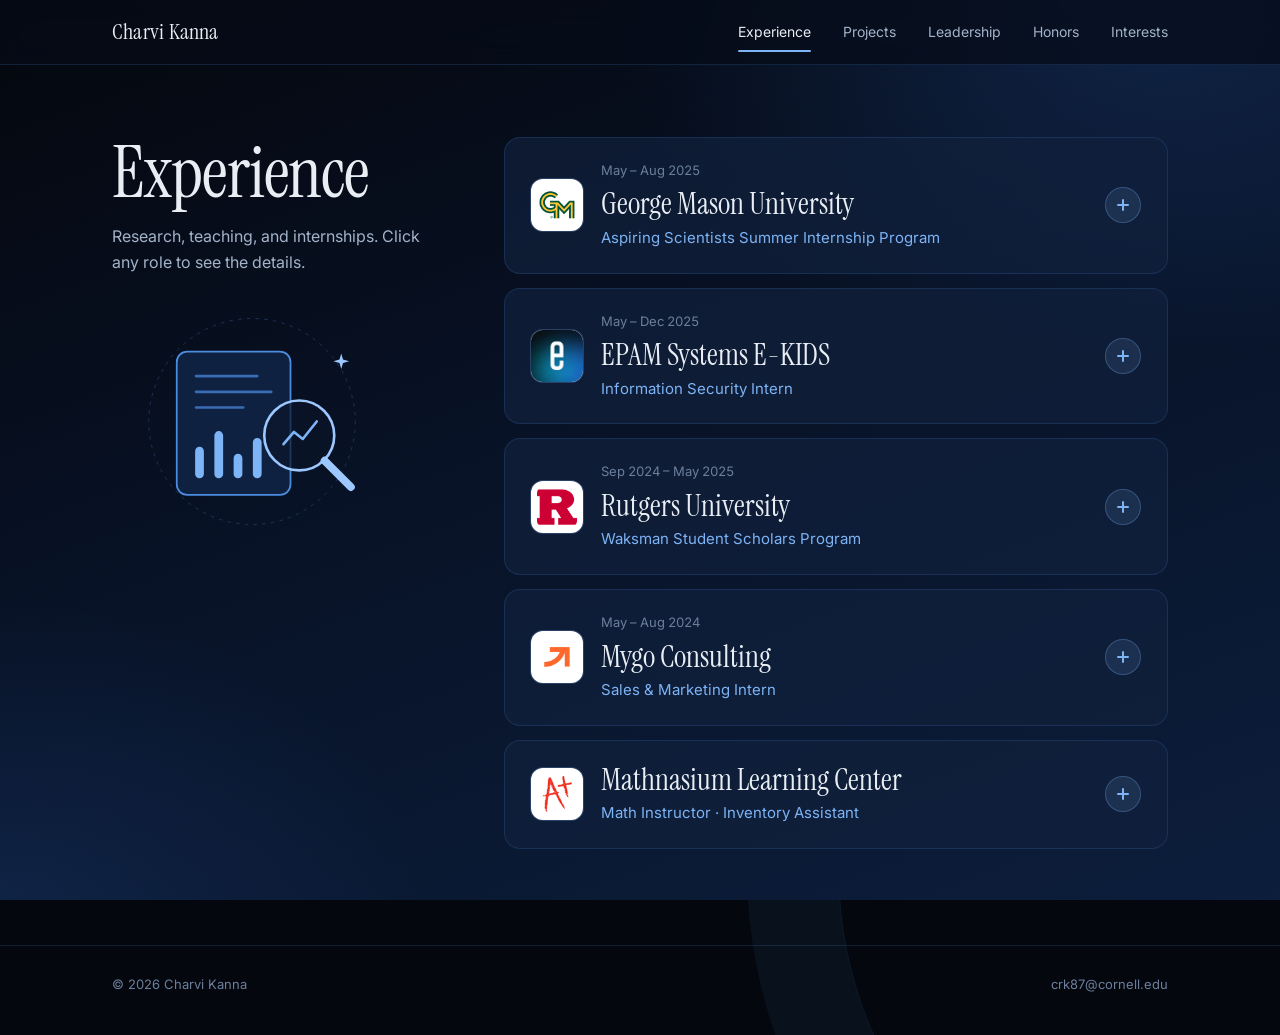
==== commit a43fa5be: "Add Interests page, interactive Leadership/Honors, and home updates - New Interests page with photos" ====
--- a/experience.html
+++ b/experience.html
@@ -10,18 +10,20 @@
   <link rel="preconnect" href="https://fonts.googleapis.com">
   <link rel="preconnect" href="https://fonts.gstatic.com" crossorigin>
   <link href="https://fonts.googleapis.com/css2?family=Instrument+Serif:ital@0;1&family=Inter:wght@400;500;600&display=swap" rel="stylesheet">
-  <link rel="stylesheet" href="styles.css">
+  <link rel="stylesheet" href="styles.css?v=5">
 </head>
 <body>
 
   <nav>
     <div class="wrap">
       <a href="index.html" class="logo"><span class="full">Charvi Kanna</span><span class="short">CK</span></a>
-      <ul class="nav-links">
+      <button class="menu-btn" type="button" aria-expanded="false" aria-controls="nav-links" aria-label="Menu"><span></span></button>
+      <ul class="nav-links" id="nav-links">
         <li><a href="experience.html" aria-current="page">Experience</a></li>
         <li><a href="projects.html">Projects</a></li>
         <li><a href="leadership.html">Leadership</a></li>
         <li><a href="honors.html">Honors</a></li>
+        <li><a href="interests.html">Interests</a></li>
       </ul>
     </div>
   </nav>
@@ -109,6 +111,6 @@
     </div>
   </footer>
 
-  <script src="main.js"></script>
+  <script src="main.js?v=5"></script>
 </body>
 </html>
--- a/styles.css
+++ b/styles.css
@@ -204,7 +204,7 @@
 
 .page-links {
   display: grid;
-  grid-template-columns: repeat(4, 1fr);
+  grid-template-columns: repeat(5, 1fr);
   gap: 14px;
   margin-top: 80px;
 }
@@ -251,38 +251,13 @@
 .page-side p { color: var(--muted); font-size: 16px; margin-top: 14px; }
 .page-side img { display: block; width: 100%; max-width: 280px; height: auto; margin-top: 32px; }
 
-/* Entries (experience / leadership) */
-.entry {
-  display: grid;
-  grid-template-columns: 150px 1fr;
-  gap: 24px;
-  padding: 28px 0;
-  border-top: 1px solid var(--line);
-}
-.entry:first-child { border-top: none; padding-top: 6px; }
+/* Shared bits */
 .date {
   font-size: 13px;
   color: var(--faint);
-  padding-top: 3px;
   font-variant-numeric: tabular-nums;
 }
-.entry h3 { font-size: 18px; font-weight: 500; line-height: 1.4; }
-.role { color: var(--accent); font-size: 15px; margin-top: 2px; }
-.entry ul { list-style: none; margin-top: 12px; }
-.entry li {
-  position: relative;
-  padding-left: 18px;
-  color: var(--muted);
-  font-size: 15px;
-  margin-bottom: 6px;
-}
-.entry li::before {
-  content: "";
-  position: absolute;
-  left: 0; top: 11px;
-  width: 8px; height: 2px;
-  background: var(--accent-strong);
-}
+.role { color: var(--accent); font-size: 15px; }
 
 /* Expandable cards (projects / experience) */
 :root { interpolate-size: allow-keywords; }
@@ -398,21 +373,6 @@
   border-radius: 999px;
 }
 
-/* Honors */
-.awards { list-style: none; }
-.awards li {
-  display: flex;
-  justify-content: space-between;
-  gap: 20px;
-  padding: 18px 0;
-  border-top: 1px solid var(--line);
-  font-size: 16px;
-}
-.awards li:first-child { border-top: none; padding-top: 6px; }
-.awards .what { display: flex; flex-direction: column; }
-.awards .what small { color: var(--muted); font-size: 14px; }
-.awards .year { color: var(--accent); font-size: 13px; white-space: nowrap; padding-top: 3px; font-variant-numeric: tabular-nums; }
-
 /* Footer */
 footer {
   border-top: 1px solid var(--line);
@@ -435,6 +395,7 @@
   .home-grid { grid-template-columns: 1fr; gap: 24px; }
   .hero-art { max-width: 260px; justify-self: start; grid-row: 1; }
   .page-links { grid-template-columns: 1fr 1fr; }
+  .page-link:last-child:nth-child(odd) { grid-column: span 2; }
   .page { grid-template-columns: 1fr; gap: 40px; }
   .page-side { position: static; display: grid; grid-template-columns: 1fr auto; gap: 0 24px; align-items: end; }
   .page-side img { grid-column: 2; grid-row: 1 / span 2; width: 160px; margin-top: 0; }
@@ -445,34 +406,24 @@
   .wrap { padding: 0 16px; }
   nav .wrap { height: 56px; }
   .logo { font-size: 20px; }
-  .nav-links { gap: 0; margin-right: -7px; }
-  .nav-links a { font-size: 13px; padding: 6px 7px; }
-  .nav-links a[aria-current="page"]::after { left: 7px; right: 7px; }
   .home { padding: 40px 0 64px; }
   .hero-art { display: none; }
   .tagline { font-size: 17px; }
   .page-links { grid-template-columns: 1fr; margin-top: 48px; }
+  .page-link:last-child:nth-child(odd) { grid-column: auto; }
   .page-link { flex-direction: row; align-items: center; gap: 16px; }
   .page-link img { width: 52px; height: 44px; flex-shrink: 0; }
   .page-link > div { flex: 1; }
   .page { padding-top: 40px; padding-bottom: 64px; }
   .page-side img { width: 110px; }
-  .entry { grid-template-columns: 1fr; gap: 6px; padding: 22px 0; }
-  .entry .date { padding-top: 0; }
   .expand summary { padding: 18px 18px; }
   .expand-body { padding: 0 18px 20px; }
   .sum-main .title { font-size: 25px; }
   .expand[open] .sum-main .title { font-size: 30px; }
-  .awards li { flex-direction: column; gap: 4px; }
   body::after { width: 520px; height: 520px; right: -260px; bottom: -260px; }
 }
 
-@media (max-width: 420px) {
-  .logo .full { display: none; }
-}
-@media (min-width: 421px) {
-  .logo .short { display: none; }
-}
+.logo .short { display: none; }
 
 /* Organization logos on experience cards */
 .sum-lead { display: flex; align-items: center; gap: 18px; min-width: 0; }
@@ -493,3 +444,279 @@
   .sum-lead { gap: 12px; align-items: flex-start; }
   .org-logo { width: 42px; height: 42px; padding: 5px; border-radius: 10px; margin-top: 4px; }
 }
+
+/* Mobile menu */
+.menu-btn {
+  display: none;
+  position: relative;
+  width: 40px; height: 40px;
+  margin-right: -8px;
+  border: 0;
+  border-radius: 10px;
+  background: transparent;
+  cursor: pointer;
+  transition: background .2s;
+}
+.menu-btn:hover { background: var(--accent-soft); }
+.menu-btn span, .menu-btn span::before, .menu-btn span::after {
+  position: absolute;
+  left: 11px;
+  width: 18px; height: 2px;
+  border-radius: 2px;
+  background: var(--text);
+  transition: transform .25s ease, opacity .2s;
+}
+.menu-btn span { top: 19px; }
+.menu-btn span::before, .menu-btn span::after { content: ""; left: 0; }
+.menu-btn span::before { top: -6px; }
+.menu-btn span::after { top: 6px; }
+nav.open .menu-btn span { background: transparent; }
+nav.open .menu-btn span::before { transform: translateY(6px) rotate(45deg); }
+nav.open .menu-btn span::after { transform: translateY(-6px) rotate(-45deg); }
+
+@media (max-width: 760px) {
+  .menu-btn { display: block; }
+  .nav-links {
+    position: absolute;
+    top: 100%; left: 0; right: 0;
+    margin: 0;
+    flex-direction: column;
+    gap: 2px;
+    padding: 10px 16px 16px;
+    background: #060C18;
+    border-bottom: 1px solid var(--line);
+    opacity: 0;
+    visibility: hidden;
+    transform: translateY(-8px);
+    transition: opacity .2s, transform .2s, visibility .2s;
+  }
+  nav.open .nav-links { opacity: 1; visibility: visible; transform: none; }
+  .nav-links a { font-size: 16px; padding: 12px 12px; }
+  .nav-links a[aria-current="page"] { background: var(--accent-soft); }
+  .nav-links a[aria-current="page"]::after { display: none; }
+}
+
+/* Home facts */
+.facts { display: flex; gap: 36px; margin-top: 22px; }
+.facts div { display: flex; flex-direction: column; }
+.facts dt {
+  font-size: 11px;
+  text-transform: uppercase;
+  letter-spacing: 0.14em;
+  color: var(--faint);
+}
+.facts dd { font-size: 16px; color: var(--text); }
+
+/* Project link */
+.visit {
+  display: inline-flex;
+  align-items: center;
+  gap: 8px;
+  margin-top: 20px;
+  font-size: 14px;
+  font-weight: 500;
+  padding: 9px 16px;
+  border-radius: 999px;
+  color: #fff;
+  background: var(--accent-strong);
+  transition: background .2s, color .2s;
+}
+.visit:hover { background: var(--accent); color: var(--black); }
+
+/* Icon tiles (leadership) */
+.icon-tile {
+  flex-shrink: 0;
+  display: grid;
+  place-items: center;
+  width: 52px; height: 52px;
+  border-radius: 12px;
+  background: var(--accent-soft);
+  border: 1px solid rgba(125, 180, 245, 0.28);
+  transition: transform .3s ease, background .2s;
+}
+.icon-tile svg, .award-icon svg, .fav-label svg {
+  width: 24px; height: 24px;
+  fill: none;
+  stroke: var(--accent);
+  stroke-width: 1.8;
+  stroke-linecap: round;
+  stroke-linejoin: round;
+}
+.expand:hover .icon-tile { background: rgba(125, 180, 245, 0.22); }
+.expand[open] .icon-tile { transform: scale(1.12) rotate(-6deg); background: var(--accent-strong); }
+.expand[open] .icon-tile svg { stroke: #fff; }
+.metric {
+  margin-top: 8px;
+  font-size: 12px;
+  font-weight: 500;
+  color: var(--black);
+  background: var(--accent);
+  padding: 2px 10px;
+  border-radius: 999px;
+}
+
+/* Stat tiles with count-up */
+.stats {
+  display: grid;
+  grid-template-columns: repeat(auto-fit, minmax(150px, 1fr));
+  gap: 12px;
+  margin-bottom: 28px;
+}
+.stat {
+  padding: 18px 20px;
+  border-radius: 16px;
+  background: linear-gradient(160deg, rgba(47, 111, 208, 0.22), rgba(17, 33, 60, 0.7));
+  border: 1px solid var(--line);
+  transition: transform .2s, border-color .2s;
+}
+.stat:hover { transform: translateY(-3px); border-color: var(--accent-strong); }
+.stat-num {
+  display: block;
+  font-family: var(--serif);
+  font-size: 44px;
+  line-height: 1;
+  color: var(--accent-light);
+  font-variant-numeric: tabular-nums;
+}
+.stat-label { display: block; margin-top: 8px; font-size: 13px; color: var(--muted); }
+
+/* Honors: filters + award cards */
+.filters { display: flex; flex-wrap: wrap; gap: 8px; margin-bottom: 18px; }
+.chip {
+  font: inherit;
+  font-size: 13px;
+  color: var(--muted);
+  background: var(--surface);
+  border: 1px solid var(--line);
+  padding: 7px 16px;
+  border-radius: 999px;
+  cursor: pointer;
+  transition: color .2s, background .2s, border-color .2s;
+}
+.chip:hover { color: var(--text); background: rgba(76, 141, 224, 0.2); border-color: var(--accent-strong); }
+.chip[aria-pressed="true"] { color: #fff; background: var(--accent-strong); border-color: var(--accent-strong); }
+.awards-grid { display: grid; grid-template-columns: 1fr 1fr; gap: 14px; }
+.award {
+  position: relative;
+  overflow: hidden;
+  padding: 22px 22px 24px;
+  border-radius: 16px;
+  background: var(--surface);
+  border: 1px solid var(--line);
+  transition: transform .25s ease, border-color .2s, background .2s, box-shadow .25s, opacity .25s;
+}
+.award::after {
+  content: "";
+  position: absolute;
+  inset: 0;
+  background: radial-gradient(240px 140px at var(--mx, 80%) var(--my, 0%), rgba(125, 180, 245, 0.18), transparent 70%);
+  opacity: 0;
+  transition: opacity .25s;
+  pointer-events: none;
+}
+.award:hover { transform: translateY(-4px); border-color: var(--accent-strong); background: var(--surface-2); box-shadow: 0 18px 40px -22px rgba(47, 111, 208, 0.6); }
+.award:hover::after { opacity: 1; }
+.award-icon {
+  display: grid;
+  place-items: center;
+  width: 46px; height: 46px;
+  border-radius: 12px;
+  background: var(--accent-soft);
+  margin-bottom: 18px;
+  transition: transform .35s ease;
+}
+.award:hover .award-icon { transform: rotate(-10deg) scale(1.1); }
+.award-year {
+  position: absolute;
+  top: 22px; right: 22px;
+  font-size: 12px;
+  color: var(--accent);
+  font-variant-numeric: tabular-nums;
+}
+.award h3 { font-family: var(--serif); font-weight: 400; font-size: 26px; line-height: 1.1; }
+.award p { margin-top: 6px; font-size: 14px; color: var(--muted); }
+.award.gold { border-color: rgba(125, 180, 245, 0.45); background: linear-gradient(160deg, rgba(47, 111, 208, 0.28), var(--surface) 60%); }
+.award.gold .award-icon { background: var(--accent-strong); }
+.award.gold .award-icon svg { stroke: #fff; }
+.award.is-hidden { display: none; }
+.award.pop { animation: pop .35s ease; }
+@keyframes pop { from { opacity: 0; transform: scale(.96); } to { opacity: 1; transform: none; } }
+
+/* Interests */
+.interests-grid { display: grid; grid-template-columns: 1fr 1fr; gap: 16px; }
+.interest {
+  overflow: hidden;
+  border-radius: 18px;
+  background: var(--surface);
+  border: 1px solid var(--line);
+  transition: transform .25s, border-color .2s, box-shadow .25s;
+}
+.interest:hover { transform: translateY(-4px); border-color: var(--accent-strong); box-shadow: 0 18px 40px -22px rgba(47, 111, 208, 0.6); }
+.interest-img {
+  aspect-ratio: 4 / 5;
+  background-color: var(--navy);
+  background-size: cover, contain;
+  background-repeat: no-repeat;
+  background-position: center, center;
+  transition: transform .5s ease;
+}
+.interest:hover .interest-img { transform: scale(1.05); }
+.interest-text { position: relative; padding: 16px 20px 18px; background: var(--surface); }
+.interest h3 { font-family: var(--serif); font-weight: 400; font-size: 26px; line-height: 1.15; }
+.interest p { font-size: 14px; color: var(--muted); }
+
+.section-title {
+  font-family: var(--serif);
+  font-weight: 400;
+  font-size: 36px;
+  margin: 56px 0 18px;
+}
+.favorites { display: grid; grid-template-columns: 1fr 1fr; gap: 16px; }
+.fav {
+  position: relative;
+  display: flex;
+  align-items: center;
+  gap: 18px;
+  padding: 16px;
+  border-radius: 18px;
+  background: var(--surface);
+  border: 1px solid var(--line);
+  transition: transform .25s, border-color .2s, background .2s;
+}
+a.fav:hover { transform: translateY(-3px); border-color: var(--accent-strong); background: var(--surface-2); }
+.fav img {
+  flex-shrink: 0;
+  width: 88px; height: 88px;
+  object-fit: cover;
+  border-radius: 12px;
+  box-shadow: 0 10px 24px -10px rgba(0, 0, 0, 0.7);
+}
+.fav-label {
+  display: flex;
+  align-items: center;
+  gap: 6px;
+  font-size: 11px;
+  text-transform: uppercase;
+  letter-spacing: 0.12em;
+  color: var(--faint);
+}
+.fav-label svg { width: 15px; height: 15px; }
+.fav h3 { font-family: var(--serif); font-weight: 400; font-size: 26px; line-height: 1.15; margin-top: 4px; }
+.fav p { font-size: 14px; color: var(--muted); }
+.fav-link { display: inline-block; margin-top: 4px; font-size: 13px; color: var(--accent); }
+.eq { position: absolute; bottom: 18px; right: 18px; display: flex; align-items: flex-end; gap: 3px; height: 16px; }
+.eq i { width: 3px; height: 30%; border-radius: 2px; background: var(--accent); animation: eq 1s ease-in-out infinite; }
+.eq i:nth-child(2) { animation-delay: -.4s; }
+.eq i:nth-child(3) { animation-delay: -.2s; }
+.eq i:nth-child(4) { animation-delay: -.7s; }
+@keyframes eq { 0%, 100% { height: 25%; } 50% { height: 100%; } }
+@media (prefers-reduced-motion: reduce) { .eq i { animation: none; height: 60%; } }
+
+@media (max-width: 640px) {
+  .facts { gap: 28px; }
+  .stat { padding: 14px 16px; }
+  .stat-num { font-size: 34px; }
+  .awards-grid, .interests-grid, .favorites { grid-template-columns: 1fr; }
+  .icon-tile { width: 42px; height: 42px; margin-top: 4px; }
+  .sum-lead { gap: 12px; align-items: flex-start; }
+}
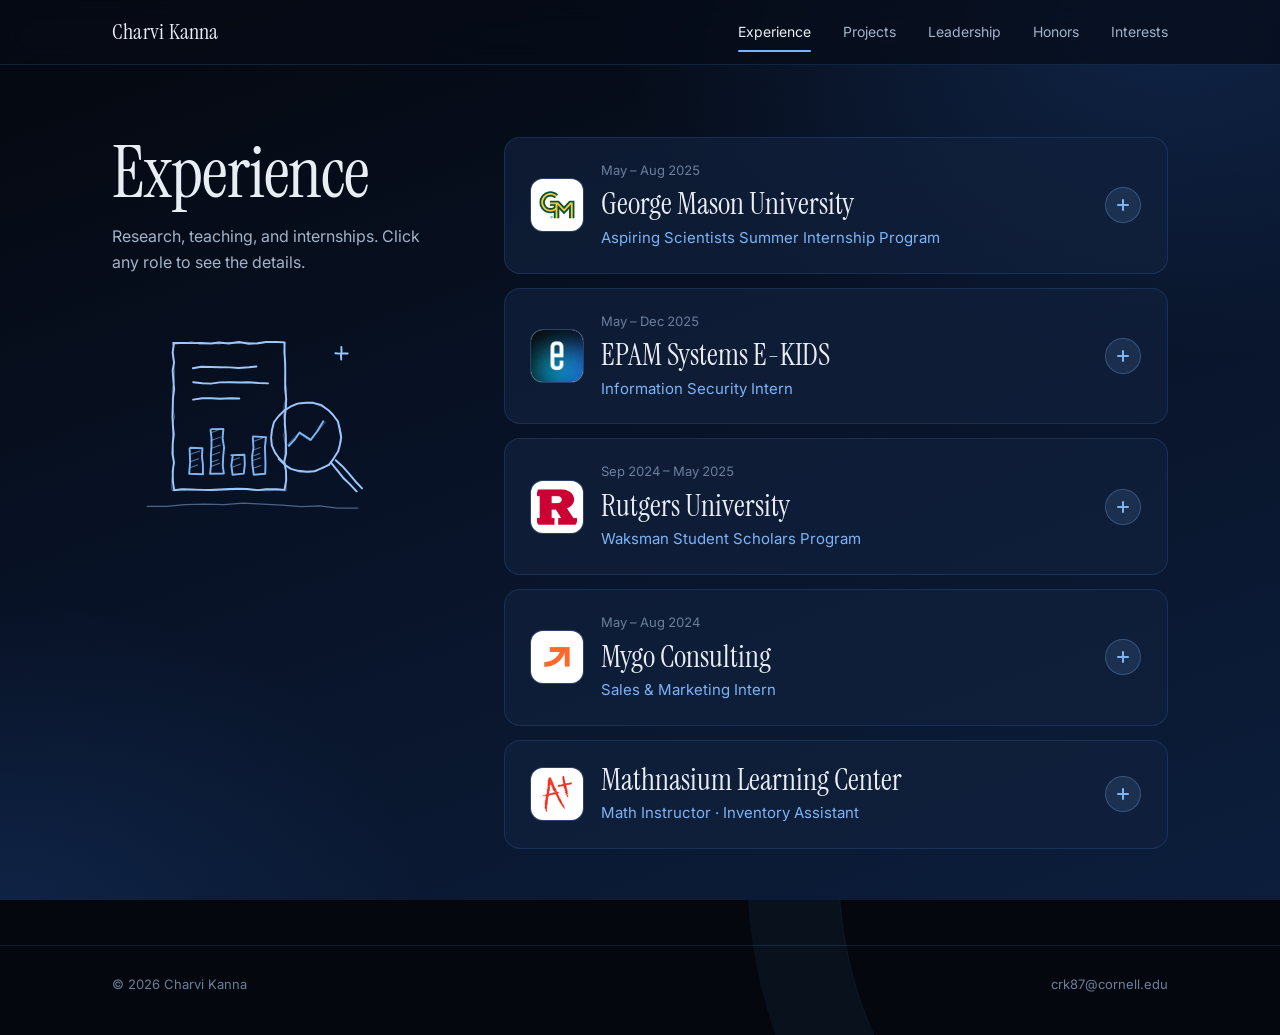
==== commit 5a743289: "Sketch-style illustrations, leadership logos, and honors updates - Hand-drawn mountain hiking sketch" ====
--- a/experience.html
+++ b/experience.html
@@ -10,7 +10,7 @@
   <link rel="preconnect" href="https://fonts.googleapis.com">
   <link rel="preconnect" href="https://fonts.gstatic.com" crossorigin>
   <link href="https://fonts.googleapis.com/css2?family=Instrument+Serif:ital@0;1&family=Inter:wght@400;500;600&display=swap" rel="stylesheet">
-  <link rel="stylesheet" href="styles.css?v=5">
+  <link rel="stylesheet" href="styles.css?v=7">
 </head>
 <body>
 
@@ -111,6 +111,6 @@
     </div>
   </footer>
 
-  <script src="main.js?v=5"></script>
+  <script src="main.js?v=7"></script>
 </body>
 </html>
--- a/styles.css
+++ b/styles.css
@@ -128,7 +128,20 @@
 }
 
 /* Home */
-.home { padding: 72px 0 96px; }
+.home { position: relative; padding: 72px 0 96px; }
+.home > .wrap { position: relative; z-index: 1; }
+.home-sketch {
+  position: absolute;
+  z-index: 0;
+  right: 0;
+  top: 96px;
+  width: min(68vw, 1040px);
+  height: auto;
+  opacity: 0.6;
+  pointer-events: none;
+  -webkit-mask-image: linear-gradient(90deg, transparent 18%, #000 50%);
+          mask-image: linear-gradient(90deg, transparent 18%, #000 50%);
+}
 .home-grid {
   display: grid;
   grid-template-columns: 1.15fr 0.85fr;
@@ -199,8 +212,6 @@
 .pill.primary { background: var(--accent-strong); border-color: var(--accent-strong); color: #fff; }
 .pill.primary:hover { background: var(--accent); border-color: var(--accent); color: var(--black); }
 
-.hero-art { width: 100%; max-width: 460px; justify-self: end; }
-.hero-art img { display: block; width: 100%; height: auto; }
 
 .page-links {
   display: grid;
@@ -393,7 +404,6 @@
 /* Tablet */
 @media (max-width: 900px) {
   .home-grid { grid-template-columns: 1fr; gap: 24px; }
-  .hero-art { max-width: 260px; justify-self: start; grid-row: 1; }
   .page-links { grid-template-columns: 1fr 1fr; }
   .page-link:last-child:nth-child(odd) { grid-column: span 2; }
   .page { grid-template-columns: 1fr; gap: 40px; }
@@ -407,7 +417,7 @@
   nav .wrap { height: 56px; }
   .logo { font-size: 20px; }
   .home { padding: 40px 0 64px; }
-  .hero-art { display: none; }
+  .home-sketch { width: 120vw; right: -30vw; top: 90px; opacity: 0.28; }
   .tagline { font-size: 17px; }
   .page-links { grid-template-columns: 1fr; margin-top: 48px; }
   .page-link:last-child:nth-child(odd) { grid-column: auto; }
@@ -720,3 +730,4 @@
   .icon-tile { width: 42px; height: 42px; margin-top: 4px; }
   .sum-lead { gap: 12px; align-items: flex-start; }
 }
+.org-logo[src$="sewa.png"] { padding: 0; }
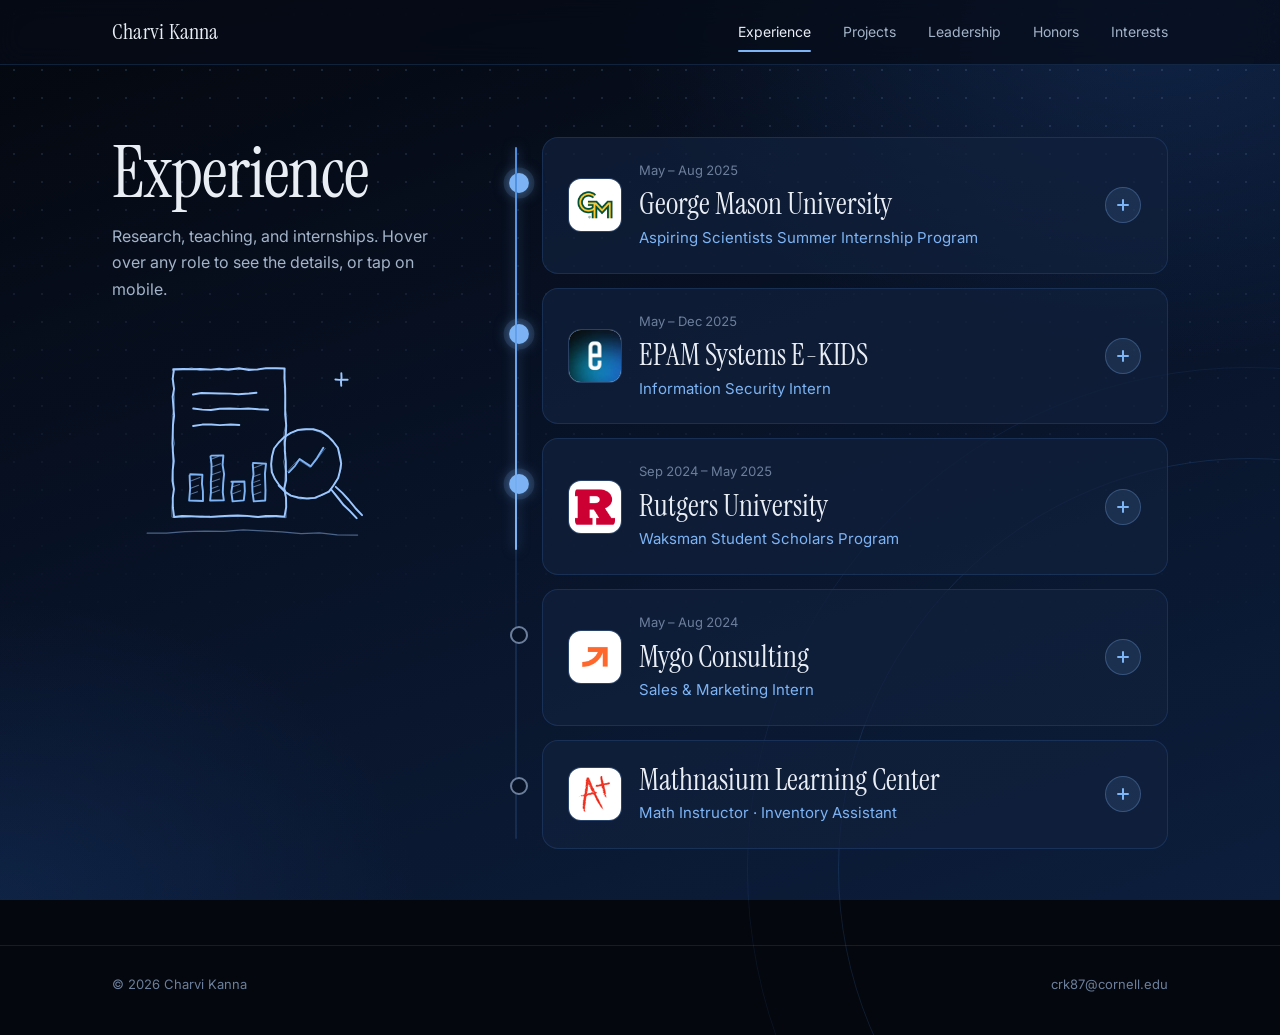
==== commit a1592469: "Add interactive sketch, timeline, flip cards, and hover-to-open - Home sketch draws itself in; hiker" ====
--- a/experience.html
+++ b/experience.html
@@ -10,7 +10,7 @@
   <link rel="preconnect" href="https://fonts.googleapis.com">
   <link rel="preconnect" href="https://fonts.gstatic.com" crossorigin>
   <link href="https://fonts.googleapis.com/css2?family=Instrument+Serif:ital@0;1&family=Inter:wght@400;500;600&display=swap" rel="stylesheet">
-  <link rel="stylesheet" href="styles.css?v=7">
+  <link rel="stylesheet" href="styles.css?v=10">
 </head>
 <body>
 
@@ -32,11 +32,11 @@
     <div class="wrap page">
       <aside class="page-side reveal">
         <h1>Experience</h1>
-        <p>Research, teaching, and internships. Click any role to see the details.</p>
+        <p>Research, teaching, and internships. Hover over any role to see the details, or tap on mobile.</p>
         <img src="images/experience.svg" alt="" width="320" height="260">
       </aside>
       <div class="page-content">
-        <div class="stack">
+        <div class="stack timeline" data-hover-open>
         <details class="expand reveal">
           <summary>
             <span class="sum-lead"><img class="org-logo" src="images/logos/gmu.png" alt="" width="52" height="52"><span class="sum-main"><span class="date">May – Aug 2025</span><span class="title">George Mason University</span><span class="role">Aspiring Scientists Summer Internship Program</span></span></span>
@@ -111,6 +111,6 @@
     </div>
   </footer>
 
-  <script src="main.js?v=7"></script>
+  <script src="main.js?v=10"></script>
 </body>
 </html>
--- a/styles.css
+++ b/styles.css
@@ -22,6 +22,7 @@
 
 body {
   position: relative;
+  z-index: 0;
   min-height: 100vh;
   display: flex;
   flex-direction: column;
@@ -61,10 +62,9 @@
   width: 820px;
   height: 820px;
   border-radius: 50%;
-  border: 1px solid rgba(76, 141, 224, 0.14);
-  box-shadow:
-    0 0 0 90px transparent,
-    0 0 0 91px rgba(76, 141, 224, 0.08);
+  border: 1px solid rgba(76, 141, 224, 0.16);
+  outline: 1px solid rgba(76, 141, 224, 0.09);
+  outline-offset: 90px;
   pointer-events: none;
 }
 
@@ -555,15 +555,6 @@
 .expand:hover .icon-tile { background: rgba(125, 180, 245, 0.22); }
 .expand[open] .icon-tile { transform: scale(1.12) rotate(-6deg); background: var(--accent-strong); }
 .expand[open] .icon-tile svg { stroke: #fff; }
-.metric {
-  margin-top: 8px;
-  font-size: 12px;
-  font-weight: 500;
-  color: var(--black);
-  background: var(--accent);
-  padding: 2px 10px;
-  border-radius: 999px;
-}
 
 /* Stat tiles with count-up */
 .stats {
@@ -652,28 +643,80 @@
 .award.pop { animation: pop .35s ease; }
 @keyframes pop { from { opacity: 0; transform: scale(.96); } to { opacity: 1; transform: none; } }
 
-/* Interests */
+/* Interests: flip cards */
 .interests-grid { display: grid; grid-template-columns: 1fr 1fr; gap: 16px; }
-.interest {
+.interest { perspective: 1400px; outline: none; cursor: pointer; }
+.flip-inner {
+  display: grid;
+  height: 100%;
+  transform-style: preserve-3d;
+  transition: transform .7s cubic-bezier(.2, .7, .2, 1);
+}
+.flip-front, .flip-back {
+  grid-area: 1 / 1;
+  position: relative;
   overflow: hidden;
   border-radius: 18px;
+  border: 1px solid var(--line);
   background: var(--surface);
-  border: 1px solid var(--line);
-  transition: transform .25s, border-color .2s, box-shadow .25s;
-}
-.interest:hover { transform: translateY(-4px); border-color: var(--accent-strong); box-shadow: 0 18px 40px -22px rgba(47, 111, 208, 0.6); }
+  -webkit-backface-visibility: hidden;
+          backface-visibility: hidden;
+}
+.flip-back {
+  transform: rotateY(180deg);
+  display: flex;
+  flex-direction: column;
+  justify-content: center;
+  padding: 28px;
+  border-color: var(--accent-strong);
+  background:
+    radial-gradient(320px 220px at 80% 0%, rgba(76, 141, 224, 0.35), transparent 70%),
+    linear-gradient(160deg, var(--navy), var(--black));
+}
+@media (hover: hover) {
+  .interest:hover .flip-inner { transform: rotateY(180deg); }
+}
+.interest.flipped .flip-inner { transform: rotateY(180deg); }
+.interest:focus-visible .flip-front, .interest:focus-visible .flip-back { box-shadow: 0 0 0 2px var(--accent); }
 .interest-img {
   aspect-ratio: 4 / 5;
   background-color: var(--navy);
   background-size: cover, contain;
   background-repeat: no-repeat;
-  background-position: center, center;
-  transition: transform .5s ease;
-}
-.interest:hover .interest-img { transform: scale(1.05); }
-.interest-text { position: relative; padding: 16px 20px 18px; background: var(--surface); }
+}
+.interest-text { padding: 16px 20px 18px; background: var(--surface); }
 .interest h3 { font-family: var(--serif); font-weight: 400; font-size: 26px; line-height: 1.15; }
 .interest p { font-size: 14px; color: var(--muted); }
+.flip-hint {
+  position: absolute;
+  top: 12px; right: 12px;
+  display: grid;
+  place-items: center;
+  width: 34px; height: 34px;
+  border-radius: 50%;
+  background: rgba(4, 7, 13, 0.6);
+  backdrop-filter: blur(6px);
+  -webkit-backdrop-filter: blur(6px);
+}
+.flip-hint svg { width: 16px; height: 16px; fill: none; stroke: var(--accent-light); stroke-width: 2; stroke-linecap: round; stroke-linejoin: round; }
+.back-art { width: 70%; max-width: 240px; margin: 0 auto 18px; opacity: .9; }
+.back-kicker {
+  font-size: 12px;
+  text-transform: uppercase;
+  letter-spacing: 0.14em;
+  color: var(--accent);
+}
+.back-big {
+  font-family: var(--serif);
+  font-size: 48px;
+  line-height: 1.05;
+  margin: 6px 0 8px;
+  color: var(--text);
+}
+.flip-back p { font-size: 15px; color: var(--muted); }
+@media (prefers-reduced-motion: reduce) {
+  .flip-inner { transition: none; }
+}
 
 .section-title {
   font-family: var(--serif);
@@ -731,3 +774,108 @@
   .sum-lead { gap: 12px; align-items: flex-start; }
 }
 .org-logo[src$="sewa.png"] { padding: 0; }
+
+/* Home sketch: draws itself in, hiker walks the trail, sun toggles night */
+.home > .wrap { pointer-events: none; }
+.home-grid > *, .page-links { pointer-events: auto; }
+.home-sketch { pointer-events: none; overflow: visible; }
+.home-sketch path, .home-sketch circle { stroke: #9CC7FF; }
+.home-sketch .m1 { stroke-width: 1.6; }
+.home-sketch .m2 { stroke-width: 1.2; stroke-opacity: .7; }
+.home-sketch .faint { stroke-width: .9; stroke-opacity: .45; }
+.home-sketch .h { stroke-width: .9; stroke-opacity: .5; }
+.home-sketch #route { stroke: none; }
+.home-sketch .t { stroke-width: 1.4; stroke: #7DB4F5; stroke-dasharray: 6 9; animation: fade-in .8s ease 1.4s both; }
+.home-sketch .draw path { stroke-dasharray: 1; stroke-dashoffset: 1; animation: draw 1.8s ease forwards; }
+.home-sketch .d1 path { animation-delay: .35s; }
+.home-sketch .d3 path { animation-delay: 1.1s; animation-duration: 1s; }
+.home-sketch .d4 path { animation-delay: .8s; }
+@keyframes draw { to { stroke-dashoffset: 0; } }
+@keyframes fade-in { from { opacity: 0; } }
+
+#hiker { opacity: 0; transition: opacity .6s ease; }
+#hiker.ready { opacity: 1; }
+#hiker.walking .hiker-body { animation: bob .36s ease-in-out infinite alternate; }
+#hiker.walking .legs { animation: stride .36s ease-in-out infinite alternate; transform-box: fill-box; transform-origin: 50% 0; }
+@keyframes bob { to { transform: translateY(-1.5px); } }
+@keyframes stride { from { transform: skewX(10deg); } to { transform: skewX(-10deg); } }
+
+#sun { pointer-events: auto; cursor: pointer; outline: none; }
+#sun .hit { fill: transparent; stroke: none; pointer-events: all; }
+#sun .sunface, #sun .moon { transform-box: view-box; transform-origin: 820px 110px; transition: transform .3s ease, opacity .5s ease; }
+#sun:hover .sunface, #sun:focus-visible .sunface, #sun:hover .moon, #sun:focus-visible .moon { transform: scale(1.08) rotate(-8deg); }
+#sun .moon { opacity: 0; }
+.night #sun .sunface { opacity: 0; }
+.night #sun .moon { opacity: 1; }
+.home-sketch .stars { opacity: 0; transition: opacity .8s ease; }
+.home-sketch.night .stars { opacity: 1; }
+.home-sketch .star { stroke-width: 1.4; animation: twinkle 1.8s ease-in-out infinite alternate; }
+@keyframes twinkle { to { stroke-opacity: .2; } }
+.home-sketch .shoot { stroke: #E9EEF5; stroke-width: 2; opacity: 0; }
+.home-sketch.shooting .shoot { animation: shoot 1.2s ease-out; }
+@keyframes shoot {
+  0% { opacity: 0; transform: translate(540px, 20px); }
+  15% { opacity: 1; }
+  100% { opacity: 0; transform: translate(940px, 150px); }
+}
+@media (prefers-reduced-motion: reduce) {
+  .home-sketch .draw path { animation: none; stroke-dashoffset: 0; }
+  .home-sketch .t { animation: none; }
+  #hiker.walking .hiker-body, #hiker.walking .legs, .home-sketch .star { animation: none; }
+}
+
+/* Cursor glow */
+.cursor-glow {
+  position: fixed;
+  z-index: -1;
+  left: 0; top: 0;
+  width: 280px; height: 280px;
+  margin: -140px 0 0 -140px;
+  border-radius: 50%;
+  background: radial-gradient(circle, rgba(76, 141, 224, 0.16), rgba(76, 141, 224, 0.05) 40%, transparent 68%);
+  pointer-events: none;
+  opacity: 0;
+  transition: opacity .4s ease;
+  will-change: transform;
+}
+.cursor-glow.on { opacity: 1; }
+
+/* Experience timeline */
+.timeline { position: relative; padding-left: 38px; }
+.timeline::before, .timeline::after {
+  content: "";
+  position: absolute;
+  left: 11px;
+  top: 10px;
+  width: 2px;
+  border-radius: 2px;
+}
+.timeline::before { bottom: 10px; background: var(--line); }
+.timeline::after {
+  height: var(--tl-fill, 0px);
+  background: linear-gradient(180deg, var(--accent-strong), var(--accent));
+  box-shadow: 0 0 12px rgba(125, 180, 245, 0.5);
+}
+.timeline .expand { position: relative; }
+.timeline .expand > summary::before {
+  content: "";
+  position: absolute;
+  left: -33px;
+  top: 36px;
+  width: 14px; height: 14px;
+  border-radius: 50%;
+  background: var(--bg);
+  border: 2px solid var(--faint);
+  transition: background .3s, border-color .3s, box-shadow .3s, transform .3s;
+}
+.timeline .expand.lit > summary::before {
+  background: var(--accent);
+  border-color: var(--accent);
+  box-shadow: 0 0 0 5px var(--accent-soft), 0 0 14px rgba(125, 180, 245, 0.6);
+  transform: scale(1.1);
+}
+@media (max-width: 640px) {
+  .timeline { padding-left: 28px; }
+  .timeline::before, .timeline::after { left: 6px; }
+  .timeline .expand > summary::before { left: -28px; top: 30px; width: 12px; height: 12px; }
+}
